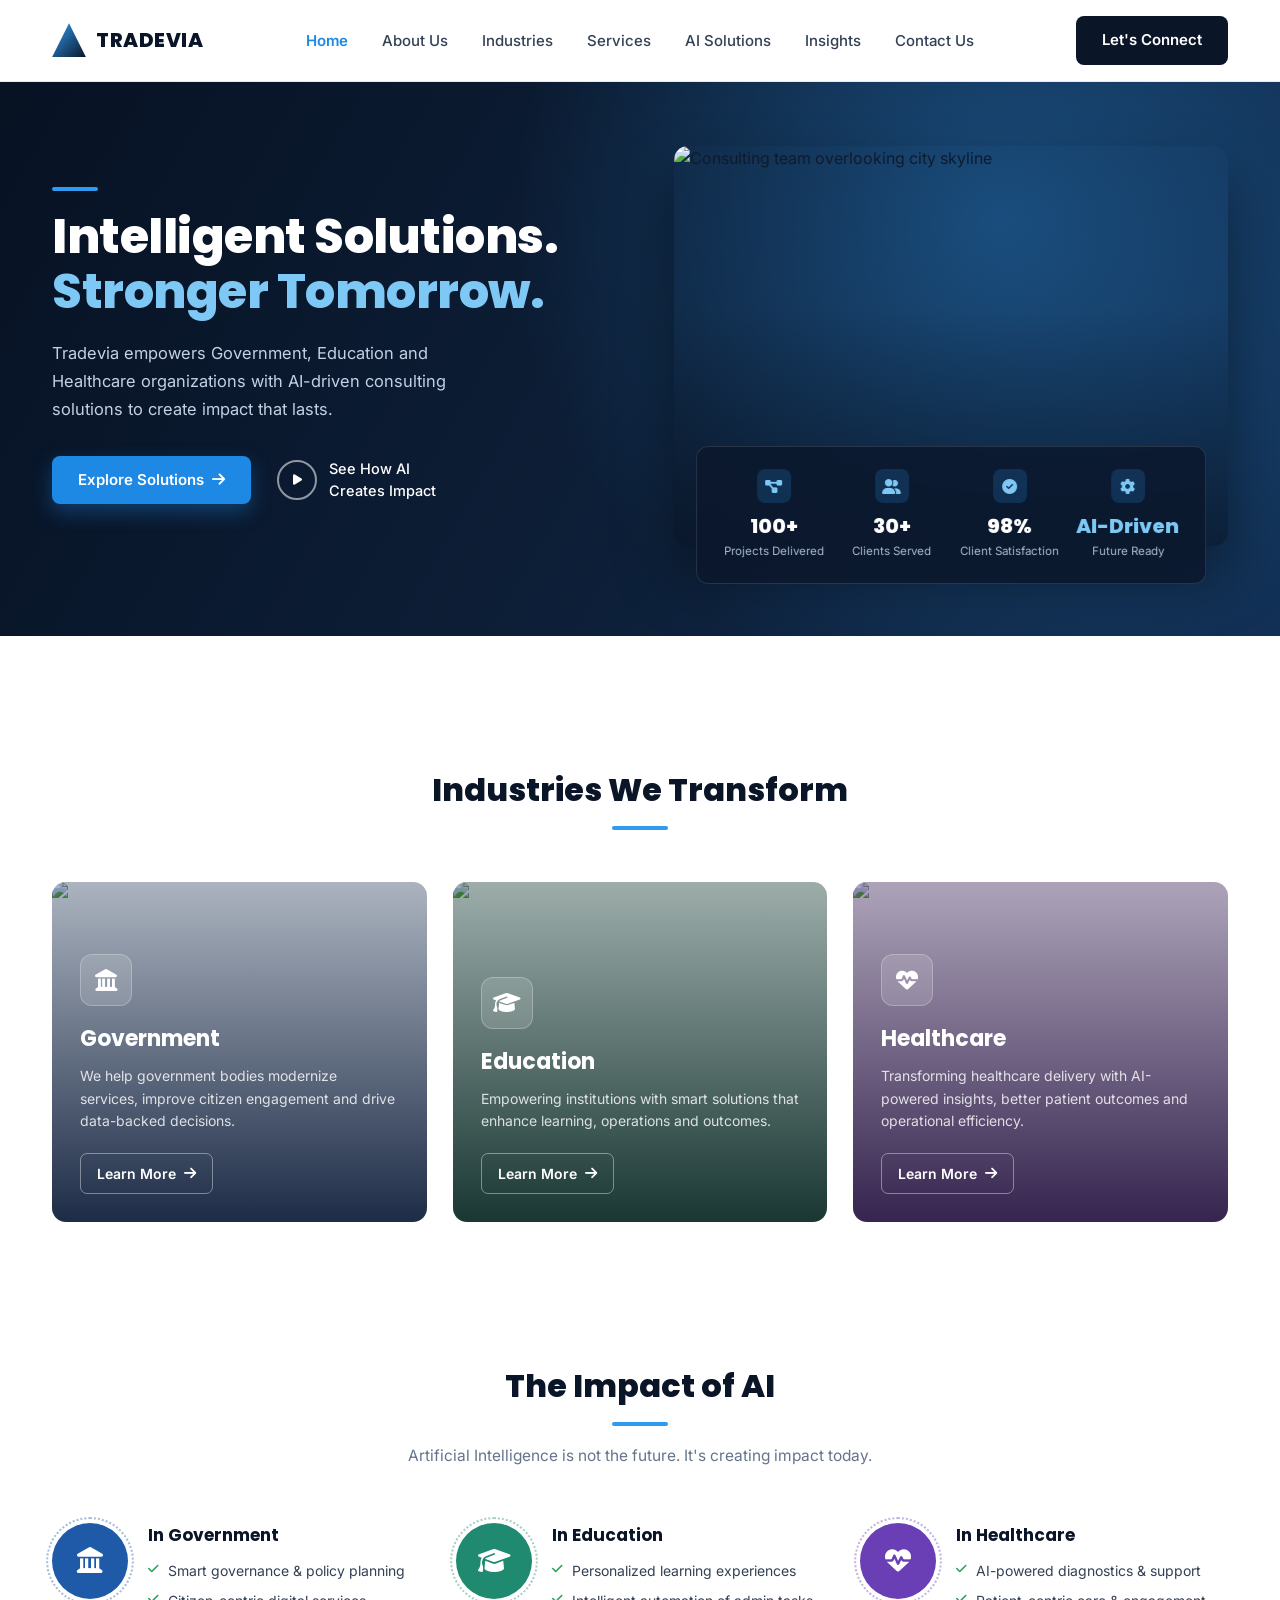
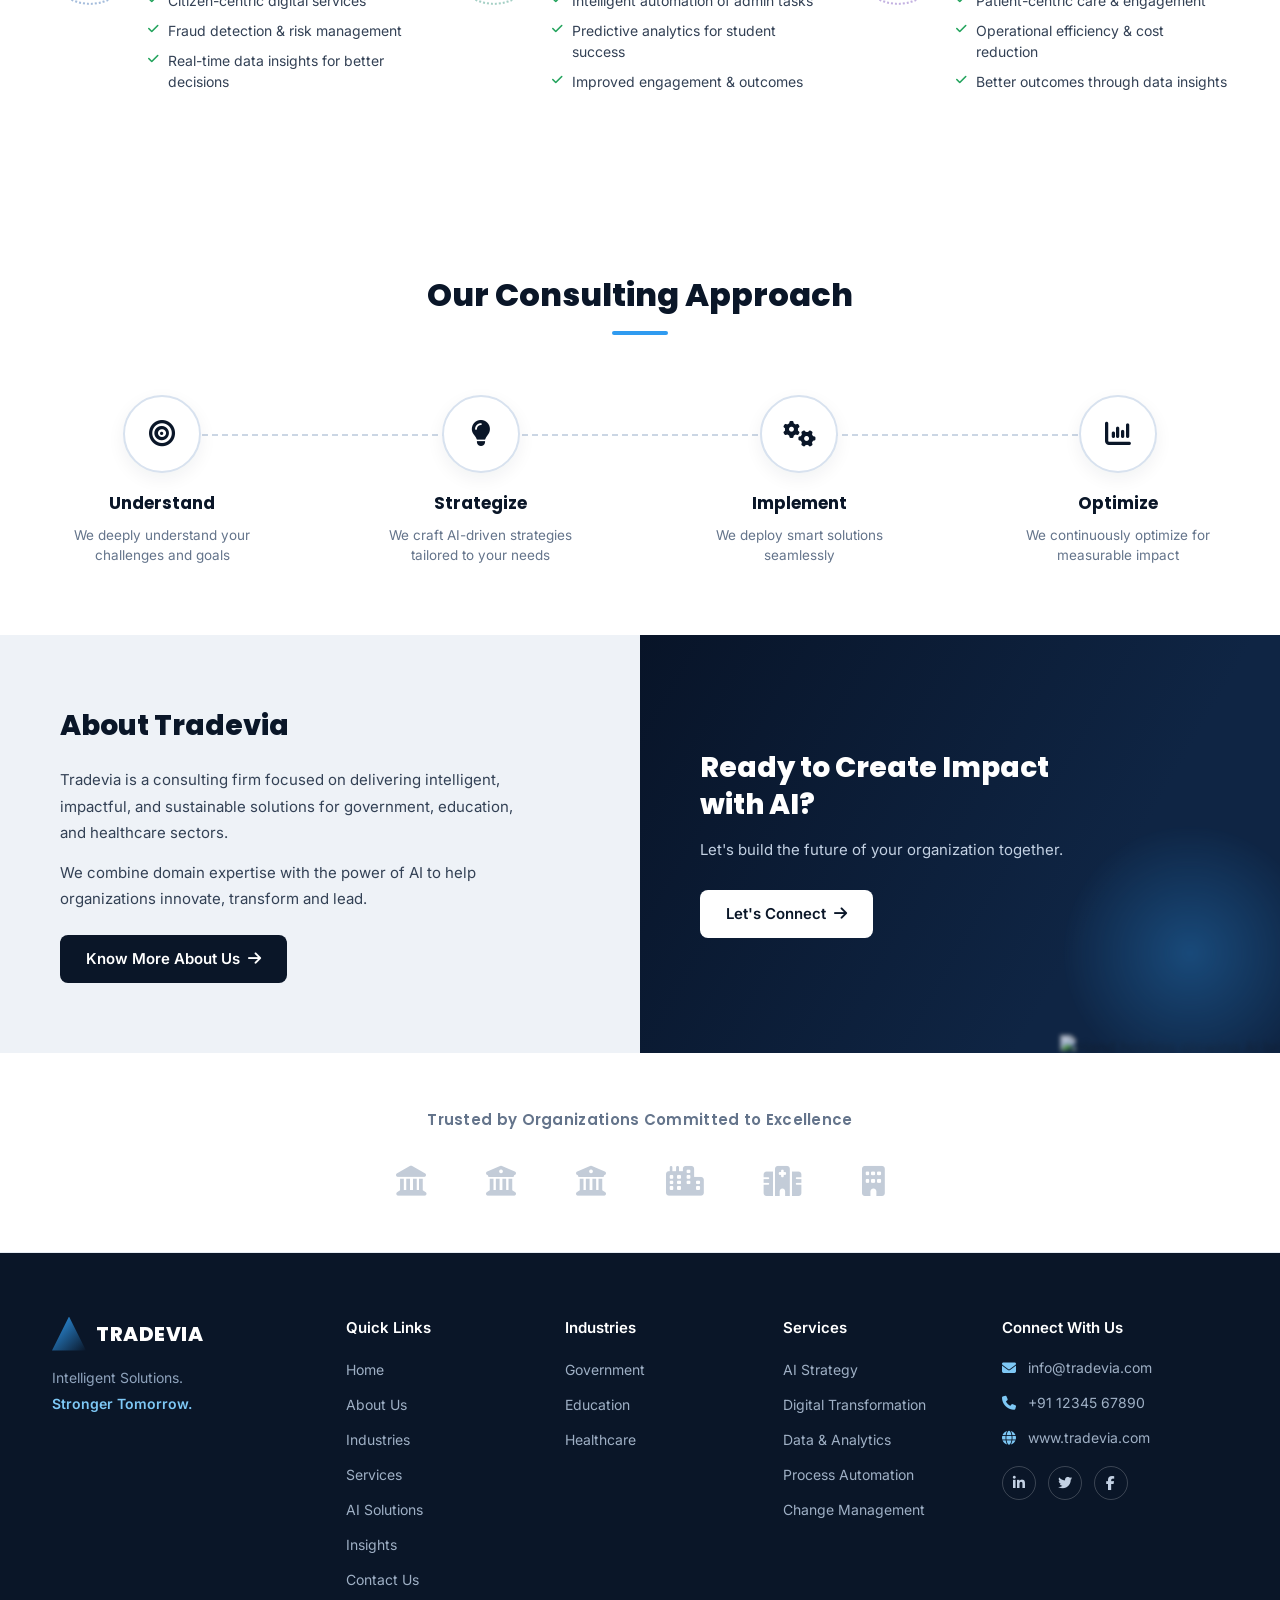
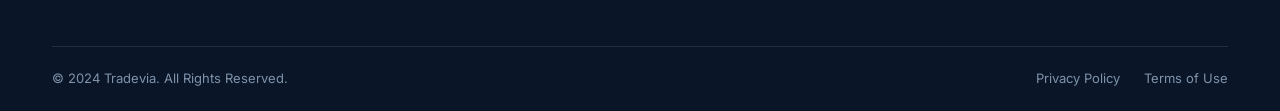
==== index.html @ 2ba7b790 "Add files via upload" ====
<!DOCTYPE html>
<html lang="en">
<head>
<meta charset="UTF-8">
<meta name="viewport" content="width=device-width, initial-scale=1.0">
<title>Tradevia | Intelligent Solutions. Stronger Tomorrow.</title>
<meta name="description" content="Tradevia empowers Government, Education and Healthcare organizations with AI-driven consulting solutions to create impact that lasts.">
<link rel="preconnect" href="https://fonts.googleapis.com">
<link href="https://fonts.googleapis.com/css2?family=Poppins:wght@400;500;600;700;800&family=Inter:wght@400;500;600&display=swap" rel="stylesheet">
<link rel="stylesheet" href="https://cdnjs.cloudflare.com/ajax/libs/font-awesome/6.5.1/css/all.min.css">
<link rel="stylesheet" href="styles.css">
</head>
<body>
<header>
  <div class="nav-wrap">
    <a href="index.html" class="logo">
      <div class="logo-mark"></div>
      <span class="logo-text">TRADEVIA</span>
    </a>
    <nav>
      <ul>
        <li><a href="index.html" class="active">Home</a></li>
<li><a href="about.html">About Us</a></li>
<li><a href="industries.html">Industries</a></li>
<li><a href="services.html">Services</a></li>
<li><a href="ai-solutions.html">AI Solutions</a></li>
<li><a href="insights.html">Insights</a></li>
<li><a href="contact.html">Contact Us</a></li>

      </ul>
    </nav>
    <div class="nav-cta">
      <a href="contact.html" class="btn btn-dark">Let's Connect</a>
    </div>
    <button class="menu-toggle" onclick="document.querySelector('nav').classList.toggle('mobile-open')"><i class="fa-solid fa-bars"></i></button>
  </div>
</header>

<section class="hero" id="home">
  <div class="container">
    <div class="hero-grid">
      <div class="hero-copy">
        <div class="eyebrow-line"></div>
        <h1>Intelligent Solutions.<br><span>Stronger Tomorrow.</span></h1>
        <p>Tradevia empowers Government, Education and Healthcare organizations with AI-driven consulting solutions to create impact that lasts.</p>
        <div class="hero-actions">
          <a href="services.html" class="btn btn-primary">Explore Solutions <i class="fa-solid fa-arrow-right"></i></a>
          <div class="play-link">
            <span class="play-circle"><i class="fa-solid fa-play" style="font-size:12px;"></i></span>
            See How AI<br>Creates Impact
          </div>
        </div>
      </div>
      <div class="hero-visual">
        <div class="hero-photo">
          <img src="https://images.unsplash.com/photo-1521737604893-d14cc237f11d?q=80&w=900&auto=format&fit=crop" alt="Consulting team overlooking city skyline">
        </div>
        <div class="stat-bar">
          <div class="stat-item">
            <div class="stat-icon"><i class="fa-solid fa-diagram-project"></i></div>
            <div class="stat-num">100+</div>
            <div class="stat-label">Projects Delivered</div>
          </div>
          <div class="stat-item">
            <div class="stat-icon"><i class="fa-solid fa-user-group"></i></div>
            <div class="stat-num">30+</div>
            <div class="stat-label">Clients Served</div>
          </div>
          <div class="stat-item">
            <div class="stat-icon"><i class="fa-solid fa-circle-check"></i></div>
            <div class="stat-num">98%</div>
            <div class="stat-label">Client Satisfaction</div>
          </div>
          <div class="stat-item">
            <div class="stat-icon"><i class="fa-solid fa-gear"></i></div>
            <div class="stat-num accent">AI-Driven</div>
            <div class="stat-label">Future Ready</div>
          </div>
        </div>
      </div>
    </div>
  </div>
</section>

<section class="section" id="industries" style="padding-top:130px;">
  <div class="container">
    <h2 class="section-title">Industries We Transform</h2>
    <div class="industries-grid">
      <div class="ind-card ind-gov">
        <img src="https://images.unsplash.com/photo-1760872646289-5da7cb893dd4?q=80&w=800&auto=format&fit=crop" alt="Indian government building with dome and flag">
        <div class="tint"></div>
        <div class="ind-icon"><i class="fa-solid fa-landmark"></i></div>
        <h3>Government</h3>
        <p>We help government bodies modernize services, improve citizen engagement and drive data-backed decisions.</p>
        <a href="industries.html#government" class="ind-learn">Learn More <i class="fa-solid fa-arrow-right"></i></a>
      </div>
      <div class="ind-card ind-edu">
        <img src="https://images.unsplash.com/photo-1523240795612-9a054b0db644?q=80&w=800&auto=format&fit=crop" alt="Students learning in classroom">
        <div class="tint"></div>
        <div class="ind-icon"><i class="fa-solid fa-graduation-cap"></i></div>
        <h3>Education</h3>
        <p>Empowering institutions with smart solutions that enhance learning, operations and outcomes.</p>
        <a href="industries.html#education" class="ind-learn">Learn More <i class="fa-solid fa-arrow-right"></i></a>
      </div>
      <div class="ind-card ind-health">
        <img src="https://images.unsplash.com/photo-1576091160399-112ba8d25d1d?q=80&w=800&auto=format&fit=crop" alt="Healthcare professionals with patient">
        <div class="tint"></div>
        <div class="ind-icon"><i class="fa-solid fa-heart-pulse"></i></div>
        <h3>Healthcare</h3>
        <p>Transforming healthcare delivery with AI-powered insights, better patient outcomes and operational efficiency.</p>
        <a href="industries.html#healthcare" class="ind-learn">Learn More <i class="fa-solid fa-arrow-right"></i></a>
      </div>
    </div>
  </div>
</section>

<section class="section section-tight">
  <div class="container">
    <h2 class="section-title">The Impact of AI</h2>
    <p class="section-sub">Artificial Intelligence is not the future. It's creating impact today.</p>
    <div class="impact-grid">
      <div class="impact-col">
        <div class="impact-ring gov"><i class="fa-solid fa-landmark"></i></div>
        <div>
          <h4>In Government</h4>
          <ul>
            <li><i class="fa-solid fa-check"></i>Smart governance &amp; policy planning</li>
            <li><i class="fa-solid fa-check"></i>Citizen-centric digital services</li>
            <li><i class="fa-solid fa-check"></i>Fraud detection &amp; risk management</li>
            <li><i class="fa-solid fa-check"></i>Real-time data insights for better decisions</li>
          </ul>
        </div>
      </div>
      <div class="impact-col">
        <div class="impact-ring edu"><i class="fa-solid fa-graduation-cap"></i></div>
        <div>
          <h4>In Education</h4>
          <ul>
            <li><i class="fa-solid fa-check"></i>Personalized learning experiences</li>
            <li><i class="fa-solid fa-check"></i>Intelligent automation of admin tasks</li>
            <li><i class="fa-solid fa-check"></i>Predictive analytics for student success</li>
            <li><i class="fa-solid fa-check"></i>Improved engagement &amp; outcomes</li>
          </ul>
        </div>
      </div>
      <div class="impact-col">
        <div class="impact-ring health"><i class="fa-solid fa-heart-pulse"></i></div>
        <div>
          <h4>In Healthcare</h4>
          <ul>
            <li><i class="fa-solid fa-check"></i>AI-powered diagnostics &amp; support</li>
            <li><i class="fa-solid fa-check"></i>Patient-centric care &amp; engagement</li>
            <li><i class="fa-solid fa-check"></i>Operational efficiency &amp; cost reduction</li>
            <li><i class="fa-solid fa-check"></i>Better outcomes through data insights</li>
          </ul>
        </div>
      </div>
    </div>
  </div>
</section>

<section class="section" id="services">
  <div class="container">
    <h2 class="section-title">Our Consulting Approach</h2>
    <div class="approach-row">
      <div class="approach-connector"></div>
      <div class="approach-step">
        <div class="approach-circle"><i class="fa-solid fa-bullseye"></i></div>
        <h4>Understand</h4>
        <p>We deeply understand your challenges and goals</p>
      </div>
      <div class="approach-step">
        <div class="approach-circle"><i class="fa-solid fa-lightbulb"></i></div>
        <h4>Strategize</h4>
        <p>We craft AI-driven strategies tailored to your needs</p>
      </div>
      <div class="approach-step">
        <div class="approach-circle"><i class="fa-solid fa-gears"></i></div>
        <h4>Implement</h4>
        <p>We deploy smart solutions seamlessly</p>
      </div>
      <div class="approach-step">
        <div class="approach-circle"><i class="fa-solid fa-chart-column"></i></div>
        <h4>Optimize</h4>
        <p>We continuously optimize for measurable impact</p>
      </div>
    </div>
  </div>
</section>

<section class="split-band" id="about">
  <div class="about-block">
    <h2>About Tradevia</h2>
    <p>Tradevia is a consulting firm focused on delivering intelligent, impactful, and sustainable solutions for government, education, and healthcare sectors.</p>
    <p>We combine domain expertise with the power of AI to help organizations innovate, transform and lead.</p>
    <a href="about.html" class="btn btn-dark" style="width:fit-content; margin-top:8px;">Know More About Us <i class="fa-solid fa-arrow-right"></i></a>
  </div>
  <div class="cta-block">
    <div class="cta-brain">
      <img src="https://images.unsplash.com/photo-1727773458292-9da4284a4d3e?q=80&w=700&auto=format&fit=crop" alt="Hand holding glowing AI brain model">
    </div>
    <h2>Ready to Create Impact<br>with AI?</h2>
    <p>Let's build the future of your organization together.</p>
    <a href="contact.html" class="btn btn-light" style="width:fit-content;">Let's Connect <i class="fa-solid fa-arrow-right"></i></a>
  </div>
</section>

<section class="trust">
  <div class="container">
    <h4>Trusted by Organizations Committed to Excellence</h4>
    <div class="trust-logos">
      <i class="fa-solid fa-landmark"></i>
      <i class="fa-solid fa-university"></i>
      <i class="fa-solid fa-building-columns"></i>
      <i class="fa-solid fa-city"></i>
      <i class="fa-solid fa-hospital"></i>
      <i class="fa-solid fa-building"></i>
    </div>
  </div>
</section>
<footer>
  <div class="container">
    <div class="footer-grid">
      <div class="footer-brand">
        <div class="logo">
          <div class="logo-mark"></div>
          <span class="logo-text">TRADEVIA</span>
        </div>
        <p>Intelligent Solutions.</p>
        <p class="tag">Stronger Tomorrow.</p>
      </div>
      <div>
        <h5>Quick Links</h5>
        <ul>
          <li><a href="index.html">Home</a></li>
          <li><a href="about.html">About Us</a></li>
          <li><a href="industries.html">Industries</a></li>
          <li><a href="services.html">Services</a></li>
          <li><a href="ai-solutions.html">AI Solutions</a></li>
          <li><a href="insights.html">Insights</a></li>
          <li><a href="contact.html">Contact Us</a></li>
        </ul>
      </div>
      <div>
        <h5>Industries</h5>
        <ul>
          <li><a href="industries.html#government">Government</a></li>
          <li><a href="industries.html#education">Education</a></li>
          <li><a href="industries.html#healthcare">Healthcare</a></li>
        </ul>
      </div>
      <div>
        <h5>Services</h5>
        <ul>
          <li><a href="services.html">AI Strategy</a></li>
          <li><a href="services.html">Digital Transformation</a></li>
          <li><a href="services.html">Data &amp; Analytics</a></li>
          <li><a href="services.html">Process Automation</a></li>
          <li><a href="services.html">Change Management</a></li>
        </ul>
      </div>
      <div>
        <h5>Connect With Us</h5>
        <ul class="footer-contact">
          <li><i class="fa-solid fa-envelope"></i> info@tradevia.com</li>
          <li><i class="fa-solid fa-phone"></i> +91 12345 67890</li>
          <li><i class="fa-solid fa-globe"></i> www.tradevia.com</li>
        </ul>
        <div class="socials">
          <a href="#"><i class="fa-brands fa-linkedin-in"></i></a>
          <a href="#"><i class="fa-brands fa-twitter"></i></a>
          <a href="#"><i class="fa-brands fa-facebook-f"></i></a>
        </div>
      </div>
    </div>
    <div class="footer-bottom">
      <span>&copy; 2024 Tradevia. All Rights Reserved.</span>
      <div>
        <a href="#">Privacy Policy</a>
        <a href="#">Terms of Use</a>
      </div>
    </div>
  </div>
</footer>
<script src="main.js"></script>
</body>
</html>
---- styles.css ----
:root{
    --navy-950:#0a1628;
    --navy-900:#0d1b30;
    --navy-800:#13233c;
    --blue-600:#1e88e5;
    --blue-500:#2f9bf0;
    --sky-300:#7ec8f5;
    --ink-900:#0f1b2d;
    --ink-700:#334155;
    --ink-500:#64748b;
    --paper:#f6f8fb;
    --white:#ffffff;
    --line:#e6ebf2;
    --gov-blue:#1f5aa8;
    --edu-green:#1f8a6f;
    --health-purple:#6a3fb5;
  }
  *{box-sizing:border-box; margin:0; padding:0;}
  html{scroll-behavior:smooth;}
  body{
    font-family:'Inter', sans-serif;
    color:var(--ink-900);
    background:var(--white);
    line-height:1.5;
    -webkit-font-smoothing:antialiased;
  }
  h1,h2,h3,h4,.logo-text{font-family:'Poppins', sans-serif;}
  a{text-decoration:none; color:inherit;}
  ul{list-style:none;}
  img{max-width:100%; display:block;}
  .container{max-width:1240px; margin:0 auto; padding:0 32px;}
  .btn{
    display:inline-flex; align-items:center; gap:8px;
    padding:13px 26px; border-radius:8px; font-weight:600;
    font-size:15px; border:none; cursor:pointer;
    transition:transform .15s ease, box-shadow .15s ease, background .15s ease;
  }
  .btn:hover{transform:translateY(-2px);}
  .btn-primary{background:var(--blue-600); color:#fff; box-shadow:0 8px 20px rgba(30,136,229,.35);}
  .btn-primary:hover{background:var(--blue-500);}
  .btn-dark{background:var(--navy-950); color:#fff;}
  .btn-dark:hover{background:#000;}
  .btn-light{background:#fff; color:var(--navy-950);}
  .btn-outline{background:transparent; border:2px solid rgba(255,255,255,.5); color:#fff;}

  /* HEADER */
  header{
    position:sticky; top:0; z-index:100;
    background:#fff; border-bottom:1px solid var(--line);
  }
  .nav-wrap{display:flex; align-items:center; justify-content:space-between; padding:16px 32px; max-width:1240px; margin:0 auto;}
  .logo{display:flex; align-items:center; gap:10px;}
  .logo-mark{
    width:34px; height:34px;
    background:linear-gradient(135deg, var(--blue-500), var(--navy-950));
    clip-path:polygon(50% 0%, 100% 100%, 0% 100%);
  }
  .logo-text{font-weight:800; font-size:20px; letter-spacing:.5px; color:var(--navy-950);}
  nav ul{display:flex; gap:34px; align-items:center;}
  nav a{font-size:15px; font-weight:500; color:var(--ink-700); transition:color .15s;}
  nav a:hover{color:var(--blue-600);}
  .nav-cta{display:flex; align-items:center;}
  .menu-toggle{display:none; background:none; border:none; font-size:22px; cursor:pointer; color:var(--navy-950);}

  /* HERO */
  .hero{
    position:relative; overflow:hidden;
    background:linear-gradient(120deg, #071223 0%, #0d1f38 55%, #123055 100%);
    padding:64px 0 90px;
  }
  .hero::before{
    content:"";
    position:absolute; inset:0;
    background-image:radial-gradient(circle at 78% 25%, rgba(47,155,240,.35), transparent 45%);
    pointer-events:none;
  }
  .hero-grid{
    display:grid; grid-template-columns:1.05fr 1fr; gap:40px; align-items:center;
    position:relative; z-index:2;
  }
  .eyebrow-line{width:46px; height:4px; background:var(--blue-500); border-radius:3px; margin-bottom:18px;}
  .hero h1{
    font-size:48px; font-weight:800; color:#fff; line-height:1.15; letter-spacing:-.5px;
  }
  .hero h1 span{color:var(--sky-300);}
  .hero p{
    margin-top:20px; color:#c3d1e3; font-size:16.5px; max-width:460px; line-height:1.7;
  }
  .hero-actions{display:flex; align-items:center; gap:26px; margin-top:32px; flex-wrap:wrap;}
  .play-link{display:flex; align-items:center; gap:12px; color:#fff; font-weight:500; font-size:14.5px; cursor:pointer;}
  .play-circle{
    width:40px; height:40px; border-radius:50%; border:2px solid rgba(255,255,255,.55);
    display:flex; align-items:center; justify-content:center; flex-shrink:0;
  }
  .hero-visual{position:relative;}
  .hero-photo{
    border-radius:14px; overflow:hidden; position:relative;
    box-shadow:0 30px 60px rgba(0,0,0,.45);
  }
  .hero-photo img{width:100%; height:400px; object-fit:cover; display:block;}
  .hero-photo::after{
    content:""; position:absolute; inset:0;
    background:linear-gradient(180deg, rgba(10,22,40,0) 40%, rgba(6,14,26,.55) 100%);
  }
  .stat-bar{
    position:absolute; left:50%; bottom:-38px; transform:translateX(-50%);
    width:92%; background:rgba(11,24,45,.82); backdrop-filter:blur(10px);
    border:1px solid rgba(255,255,255,.12); border-radius:12px;
    display:flex; justify-content:space-between; padding:22px 18px; z-index:3;
  }
  .stat-item{text-align:center; flex:1; padding:0 6px;}
  .stat-icon{
    width:34px; height:34px; margin:0 auto 8px; border-radius:8px;
    background:rgba(47,155,240,.18); display:flex; align-items:center; justify-content:center;
    color:var(--sky-300); font-size:15px;
  }
  .stat-num{font-size:20px; font-weight:800; color:#fff; font-family:'Poppins',sans-serif;}
  .stat-num.accent{color:var(--sky-300);}
  .stat-label{font-size:11.5px; color:#a9bbd2; margin-top:2px;}

  /* SECTION HEADINGS */
  .section{padding:100px 0 70px;}
  .section-tight{padding-top:70px;}
  .section-title{
    text-align:center; font-size:32px; font-weight:800; color:var(--navy-950);
    position:relative; padding-bottom:16px; margin-bottom:8px;
  }
  .section-title::after{
    content:""; position:absolute; bottom:0; left:50%; transform:translateX(-50%);
    width:56px; height:4px; border-radius:3px; background:var(--blue-500);
  }
  .section-sub{text-align:center; color:var(--ink-500); font-size:15.5px; max-width:520px; margin:18px auto 0;}

  /* INDUSTRIES */
  .industries-grid{display:grid; grid-template-columns:repeat(3,1fr); gap:26px; margin-top:52px;}
  .ind-card{
    position:relative; border-radius:14px; overflow:hidden; min-height:340px;
    display:flex; flex-direction:column; justify-content:flex-end; padding:28px;
    color:#fff; isolation:isolate; transition:transform .25s ease;
  }
  .ind-card:hover{transform:translateY(-6px);}
  .ind-card img{position:absolute; inset:0; width:100%; height:100%; object-fit:cover; z-index:-2;}
  .ind-card .tint{position:absolute; inset:0; z-index:-1;}
  .ind-gov .tint{background:linear-gradient(180deg, rgba(16,38,73,.35), rgba(10,26,55,.92)); }
  .ind-edu .tint{background:linear-gradient(180deg, rgba(9,50,42,.4), rgba(6,38,34,.92));}
  .ind-health .tint{background:linear-gradient(180deg, rgba(50,26,80,.4), rgba(36,18,64,.92));}
  .ind-icon{
    width:52px; height:52px; border-radius:12px; display:flex; align-items:center; justify-content:center;
    font-size:22px; margin-bottom:16px; background:rgba(255,255,255,.14); border:1px solid rgba(255,255,255,.25);
  }
  .ind-card h3{font-size:22px; margin-bottom:10px; font-weight:700;}
  .ind-card p{font-size:14px; color:rgba(255,255,255,.82); line-height:1.6; margin-bottom:20px;}
  .ind-learn{
    display:inline-flex; align-items:center; gap:8px; font-size:14px; font-weight:600;
    border:1px solid rgba(255,255,255,.4); padding:9px 16px; border-radius:7px; width:fit-content;
    transition:background .2s;
  }
  .ind-learn:hover{background:rgba(255,255,255,.15);}

  /* IMPACT OF AI */
  .impact-grid{display:grid; grid-template-columns:repeat(3,1fr); gap:36px; margin-top:56px;}
  .impact-col{display:flex; gap:20px;}
  .impact-ring{
    flex-shrink:0; width:76px; height:76px; border-radius:50%;
    display:flex; align-items:center; justify-content:center; font-size:26px; color:#fff;
    position:relative;
  }
  .impact-ring::before{
    content:""; position:absolute; inset:-6px; border-radius:50%;
    border:2px dotted currentColor; opacity:.4;
  }
  .impact-ring.gov{background:var(--gov-blue); color:var(--gov-blue);}
  .impact-ring.edu{background:var(--edu-green); color:var(--edu-green);}
  .impact-ring.health{background:var(--health-purple); color:var(--health-purple);}
  .impact-ring i{color:#fff; z-index:1;}
  .impact-col h4{font-size:17px; margin-bottom:12px; font-weight:700; color:var(--navy-950);}
  .impact-col li{
    font-size:14px; color:var(--ink-700); margin-bottom:9px; display:flex; gap:9px; align-items:flex-start; line-height:1.5;
  }
  .impact-col li i{color:#22a35c; margin-top:3px; font-size:12px;}

  /* APPROACH */
  .approach-row{
    display:flex; align-items:flex-start; justify-content:space-between; margin-top:60px; position:relative;
  }
  .approach-step{text-align:center; width:220px; position:relative; z-index:2;}
  .approach-circle{
    width:78px; height:78px; border-radius:50%; border:2px solid #d8e2ef; background:#fff;
    display:flex; align-items:center; justify-content:center; font-size:26px; color:var(--navy-950);
    margin:0 auto 18px; box-shadow:0 6px 18px rgba(15,27,45,.06);
  }
  .approach-step h4{font-size:17px; font-weight:700; margin-bottom:8px; color:var(--navy-950);}
  .approach-step p{font-size:13.5px; color:var(--ink-500); line-height:1.5;}
  .approach-connector{
    position:absolute; top:39px; left:0; right:0; height:0;
    border-top:2px dashed #cbd6e4; z-index:1; margin:0 110px;
  }

  /* ABOUT + CTA */
  .split-band{display:grid; grid-template-columns:1fr 1fr;}
  .about-block{background:#eef2f7; padding:70px 60px; display:flex; flex-direction:column; justify-content:center;}
  .about-block h2{font-size:28px; font-weight:800; color:var(--navy-950); margin-bottom:20px;}
  .about-block p{color:var(--ink-700); font-size:15px; line-height:1.75; margin-bottom:14px; max-width:460px;}
  .cta-block{
    background:linear-gradient(120deg, #081428, #0f2544 70%);
    padding:70px 60px; display:flex; flex-direction:column; justify-content:center; position:relative; overflow:hidden;
  }
  .cta-block h2{font-size:28px; font-weight:800; color:#fff; margin-bottom:16px; line-height:1.3;}
  .cta-block p{color:#c3d1e3; font-size:15px; margin-bottom:28px;}
  .cta-brain{
    position:absolute; right:-40px; bottom:-30px; width:260px; height:260px; opacity:.9;
    background:radial-gradient(circle, rgba(47,155,240,.35), transparent 70%);
    border-radius:50%; filter:blur(2px);
  }
  .cta-brain img{position:absolute; right:0; bottom:0; width:260px; opacity:.85; mix-blend-mode:screen;}

  /* TRUST STRIP */
  .trust{padding:56px 0; text-align:center; border-bottom:1px solid var(--line);}
  .trust h4{color:var(--ink-500); font-weight:600; font-size:15px; margin-bottom:34px; letter-spacing:.3px;}
  .trust-logos{display:flex; justify-content:center; gap:60px; flex-wrap:wrap; color:#c3ccd8; font-size:30px;}

  /* FOOTER */
  footer{background:var(--navy-950); color:#c3d1e3; padding:64px 0 0;}
  .footer-grid{display:grid; grid-template-columns:1.4fr 1fr 1fr 1fr 1.2fr; gap:30px; padding-bottom:44px;}
  .footer-brand .logo-text{color:#fff;}
  .footer-brand p{margin-top:16px; font-size:14px; color:#8fa3bc; line-height:1.6;}
  .footer-brand p.tag{color:var(--sky-300); font-weight:600; margin-top:4px;}
  footer h5{color:#fff; font-size:15px; font-weight:600; margin-bottom:18px;}
  footer ul li{margin-bottom:11px;}
  footer ul li a{font-size:14px; color:#9fb0c5; transition:color .15s;}
  footer ul li a:hover{color:var(--sky-300);}
  .footer-contact li{display:flex; align-items:center; gap:10px; font-size:14px; color:#9fb0c5; margin-bottom:14px;}
  .footer-contact i{color:var(--sky-300); width:16px;}
  .socials{display:flex; gap:12px; margin-top:18px;}
  .socials a{
    width:34px; height:34px; border-radius:50%; border:1px solid rgba(255,255,255,.2);
    display:flex; align-items:center; justify-content:center; font-size:14px; transition:background .2s;
  }
  .socials a:hover{background:var(--blue-600); border-color:var(--blue-600);}
  .footer-bottom{
    border-top:1px solid rgba(255,255,255,.1); padding:22px 0; display:flex;
    justify-content:space-between; align-items:center; font-size:13px; color:#7f92aa; flex-wrap:wrap; gap:10px;
  }
  .footer-bottom a{margin-left:20px; color:#7f92aa;}
  .footer-bottom a:hover{color:#fff;}

  /* RESPONSIVE */
  @media (max-width:980px){
    nav{display:none;}
    .nav-cta{display:none;}
    .menu-toggle{display:block;}
    nav.mobile-open{
      display:block; position:absolute; top:100%; left:0; right:0;
      background:#fff; border-bottom:1px solid var(--line); padding:12px 32px 20px;
      box-shadow:0 12px 24px rgba(15,27,45,.08);
    }
    nav.mobile-open ul{flex-direction:column; align-items:flex-start; gap:4px;}
    nav.mobile-open li{width:100%;}
    nav.mobile-open a{display:block; padding:12px 0; width:100%; border-bottom:1px solid var(--line);}
    .hero-grid{grid-template-columns:1fr;}
    .hero h1{font-size:36px;}
    .stat-bar{flex-wrap:wrap; gap:16px; position:static; transform:none; width:100%; margin-top:20px;}
    .stat-item{flex:1 1 40%;}
    .industries-grid, .impact-grid{grid-template-columns:1fr;}
    .approach-row{flex-direction:column; align-items:center; gap:40px;}
    .approach-connector{display:none;}
    .split-band{grid-template-columns:1fr;}
    .footer-grid{grid-template-columns:1fr 1fr;}
  }

/* ===== SHARED SUBPAGE STYLES ===== */
.page-hero{
  position:relative; overflow:hidden;
  background:linear-gradient(120deg, #071223 0%, #0d1f38 55%, #123055 100%);
  padding:150px 0 70px; text-align:center;
}
.page-hero::before{
  content:""; position:absolute; inset:0;
  background-image:radial-gradient(circle at 78% 25%, rgba(47,155,240,.35), transparent 45%);
  pointer-events:none;
}
.page-hero-inner{position:relative; z-index:2;}
.breadcrumb{color:#9fb0c5; font-size:13.5px; margin-bottom:16px;}
.breadcrumb a{color:#9fb0c5;}
.breadcrumb a:hover{color:var(--sky-300);}
.page-hero h1{color:#fff; font-size:40px; font-weight:800; letter-spacing:-.5px;}
.page-hero p{color:#c3d1e3; font-size:16px; max-width:600px; margin:16px auto 0; line-height:1.7;}

nav a.active{color:var(--blue-600); font-weight:600;}

/* Team grid (About) */
.value-grid{display:grid; grid-template-columns:repeat(4,1fr); gap:22px; margin-top:52px;}
.value-card{background:var(--paper); border:1px solid var(--line); border-radius:14px; padding:30px 24px; text-align:center; transition:transform .2s;}
.value-card:hover{transform:translateY(-5px);}
.value-icon{
  width:56px; height:56px; border-radius:12px; background:linear-gradient(135deg, var(--blue-500), var(--navy-950));
  display:flex; align-items:center; justify-content:center; color:#fff; font-size:22px; margin:0 auto 16px;
}
.value-card h4{font-size:16px; margin-bottom:8px; color:var(--navy-950);}
.value-card p{font-size:13.5px; color:var(--ink-500); line-height:1.6;}

.team-grid{display:grid; grid-template-columns:repeat(4,1fr); gap:24px; margin-top:52px;}
.team-card{text-align:center;}
.team-photo{
  width:100%; aspect-ratio:1; border-radius:14px; overflow:hidden; margin-bottom:16px; background:var(--paper);
}
.team-photo img{width:100%; height:100%; object-fit:cover;}
.team-card h4{font-size:16px; color:var(--navy-950); margin-bottom:4px;}
.team-card span{font-size:13px; color:var(--blue-600); font-weight:500;}

.timeline{max-width:720px; margin:52px auto 0; position:relative; padding-left:32px; border-left:2px solid var(--line);}
.timeline-item{position:relative; padding-bottom:34px;}
.timeline-item::before{
  content:""; position:absolute; left:-38px; top:2px; width:14px; height:14px; border-radius:50%;
  background:var(--blue-500); border:3px solid #dbeafe;
}
.timeline-item h4{font-size:16px; color:var(--navy-950); margin-bottom:6px;}
.timeline-item p{font-size:14px; color:var(--ink-500); line-height:1.6;}
.timeline-year{font-size:13px; font-weight:700; color:var(--blue-600); margin-bottom:4px; display:block;}

/* Stat strip reused on subpages */
.stat-strip{background:var(--navy-950); padding:50px 0;}
.stat-strip-grid{display:grid; grid-template-columns:repeat(4,1fr); gap:20px; text-align:center;}
.stat-strip .stat-num{font-size:30px; font-weight:800; color:#fff; font-family:'Poppins',sans-serif;}
.stat-strip .stat-num span{color:var(--sky-300);}
.stat-strip .stat-label{font-size:13.5px; color:#9fb0c5; margin-top:6px;}

/* Services grid */
.service-grid{display:grid; grid-template-columns:repeat(3,1fr); gap:26px; margin-top:52px;}
.service-card{
  border:1px solid var(--line); border-radius:14px; padding:34px 28px; transition:box-shadow .2s, transform .2s;
  background:#fff;
}
.service-card:hover{box-shadow:0 18px 40px rgba(15,27,45,.08); transform:translateY(-5px);}
.service-icon{
  width:54px; height:54px; border-radius:12px; background:rgba(30,136,229,.1); color:var(--blue-600);
  display:flex; align-items:center; justify-content:center; font-size:22px; margin-bottom:20px;
}
.service-card h3{font-size:18px; color:var(--navy-950); margin-bottom:10px;}
.service-card p{font-size:14px; color:var(--ink-500); line-height:1.65; margin-bottom:16px;}
.service-list{margin-top:10px;}
.service-list li{font-size:13.5px; color:var(--ink-700); margin-bottom:8px; display:flex; gap:8px; align-items:flex-start;}
.service-list li i{color:var(--blue-600); font-size:11px; margin-top:4px;}

/* Industry deep-dive layout */
.industry-detail{padding:90px 0; border-bottom:1px solid var(--line);}
.industry-detail:last-child{border-bottom:none;}
.industry-detail .row{display:grid; grid-template-columns:1fr 1fr; gap:56px; align-items:center;}
.industry-detail.reverse .row{direction:rtl;}
.industry-detail.reverse .row > *{direction:ltr;}
.industry-detail img{border-radius:16px; width:100%; height:360px; object-fit:cover; box-shadow:0 24px 50px rgba(15,27,45,.12);}
.industry-tag{
  display:inline-flex; align-items:center; gap:8px; padding:7px 14px; border-radius:20px;
  font-size:12.5px; font-weight:700; letter-spacing:.4px; text-transform:uppercase; margin-bottom:18px;
}
.tag-gov{background:rgba(31,90,168,.1); color:var(--gov-blue);}
.tag-edu{background:rgba(31,138,111,.1); color:var(--edu-green);}
.tag-health{background:rgba(106,63,181,.1); color:var(--health-purple);}
.industry-detail h2{font-size:28px; color:var(--navy-950); margin-bottom:16px;}
.industry-detail p{font-size:15px; color:var(--ink-700); line-height:1.75; margin-bottom:20px;}
.check-list li{font-size:14.5px; color:var(--ink-700); margin-bottom:12px; display:flex; gap:10px; align-items:flex-start;}
.check-list li i{color:#22a35c; margin-top:4px; font-size:13px;}

/* Insights / blog cards */
.insight-filters{display:flex; justify-content:center; gap:12px; margin:44px 0 8px; flex-wrap:wrap;}
.insight-filters button{
  padding:9px 18px; border-radius:20px; border:1px solid var(--line); background:#fff; font-size:13.5px;
  font-weight:600; color:var(--ink-700); cursor:pointer; transition:all .15s;
}
.insight-filters button.active, .insight-filters button:hover{background:var(--navy-950); color:#fff; border-color:var(--navy-950);}
.insight-grid{display:grid; grid-template-columns:repeat(3,1fr); gap:28px; margin-top:40px;}
.insight-card{border-radius:14px; overflow:hidden; border:1px solid var(--line); transition:transform .2s, box-shadow .2s; background:#fff;}
.insight-card:hover{transform:translateY(-5px); box-shadow:0 18px 40px rgba(15,27,45,.1);}
.insight-img{height:200px; overflow:hidden;}
.insight-img img{width:100%; height:100%; object-fit:cover; transition:transform .3s;}
.insight-card:hover .insight-img img{transform:scale(1.06);}
.insight-body{padding:24px;}
.insight-cat{font-size:11.5px; font-weight:700; text-transform:uppercase; letter-spacing:.4px; color:var(--blue-600); margin-bottom:10px;}
.insight-body h3{font-size:16.5px; color:var(--navy-950); margin-bottom:10px; line-height:1.4;}
.insight-body p{font-size:13.5px; color:var(--ink-500); line-height:1.6; margin-bottom:16px;}
.insight-meta{display:flex; justify-content:space-between; font-size:12.5px; color:#9aa8ba; border-top:1px solid var(--line); padding-top:14px;}

/* Contact page */
.contact-wrap{display:grid; grid-template-columns:.9fr 1.1fr; gap:50px; margin-top:52px;}
.contact-info-card{
  background:var(--navy-950); border-radius:16px; padding:44px 34px; color:#fff; height:fit-content;
}
.contact-info-card h3{font-size:20px; margin-bottom:14px;}
.contact-info-card p{font-size:14px; color:#c3d1e3; line-height:1.7; margin-bottom:26px;}
.contact-detail{display:flex; gap:14px; align-items:flex-start; margin-bottom:22px;}
.contact-detail i{
  width:38px; height:38px; border-radius:10px; background:rgba(47,155,240,.18); color:var(--sky-300);
  display:flex; align-items:center; justify-content:center; flex-shrink:0; font-size:15px;
}
.contact-detail strong{display:block; font-size:14px; margin-bottom:2px;}
.contact-detail span{font-size:13.5px; color:#9fb0c5;}
.contact-form{background:#fff; border:1px solid var(--line); border-radius:16px; padding:40px;}
.form-row{display:grid; grid-template-columns:1fr 1fr; gap:18px; margin-bottom:18px;}
.form-group{display:flex; flex-direction:column; gap:8px;}
.form-group.full{grid-column:1/-1;}
.form-group label{font-size:13.5px; font-weight:600; color:var(--ink-700);}
.form-group input, .form-group select, .form-group textarea{
  padding:12px 14px; border:1px solid var(--line); border-radius:8px; font-size:14px; font-family:'Inter',sans-serif;
  color:var(--ink-900); outline:none; transition:border-color .15s;
}
.form-group input:focus, .form-group select:focus, .form-group textarea:focus{border-color:var(--blue-500);}
.form-group textarea{resize:vertical; min-height:120px;}
.map-embed{margin-top:60px; border-radius:16px; overflow:hidden; border:1px solid var(--line); height:340px;}
.map-embed iframe{width:100%; height:100%; border:0;}

/* FAQ accordion */
.faq-wrap{max-width:760px; margin:50px auto 0;}
.faq-item{border-bottom:1px solid var(--line); padding:22px 0;}
.faq-q{display:flex; justify-content:space-between; align-items:center; cursor:pointer; font-size:15.5px; font-weight:600; color:var(--navy-950);}
.faq-q i{transition:transform .2s; color:var(--blue-600);}
.faq-item.open .faq-q i{transform:rotate(45deg);}
.faq-a{max-height:0; overflow:hidden; transition:max-height .25s ease;}
.faq-item.open .faq-a{max-height:200px; padding-top:14px;}
.faq-a p{font-size:14px; color:var(--ink-500); line-height:1.7;}

@media (max-width:980px){
  .value-grid, .team-grid{grid-template-columns:repeat(2,1fr);}
  .stat-strip-grid{grid-template-columns:repeat(2,1fr); gap:30px;}
  .service-grid, .insight-grid{grid-template-columns:1fr;}
  .industry-detail .row{grid-template-columns:1fr;}
  .industry-detail.reverse .row{direction:ltr;}
  .contact-wrap{grid-template-columns:1fr;}
  .form-row{grid-template-columns:1fr;}
  .page-hero h1{font-size:30px;}
}
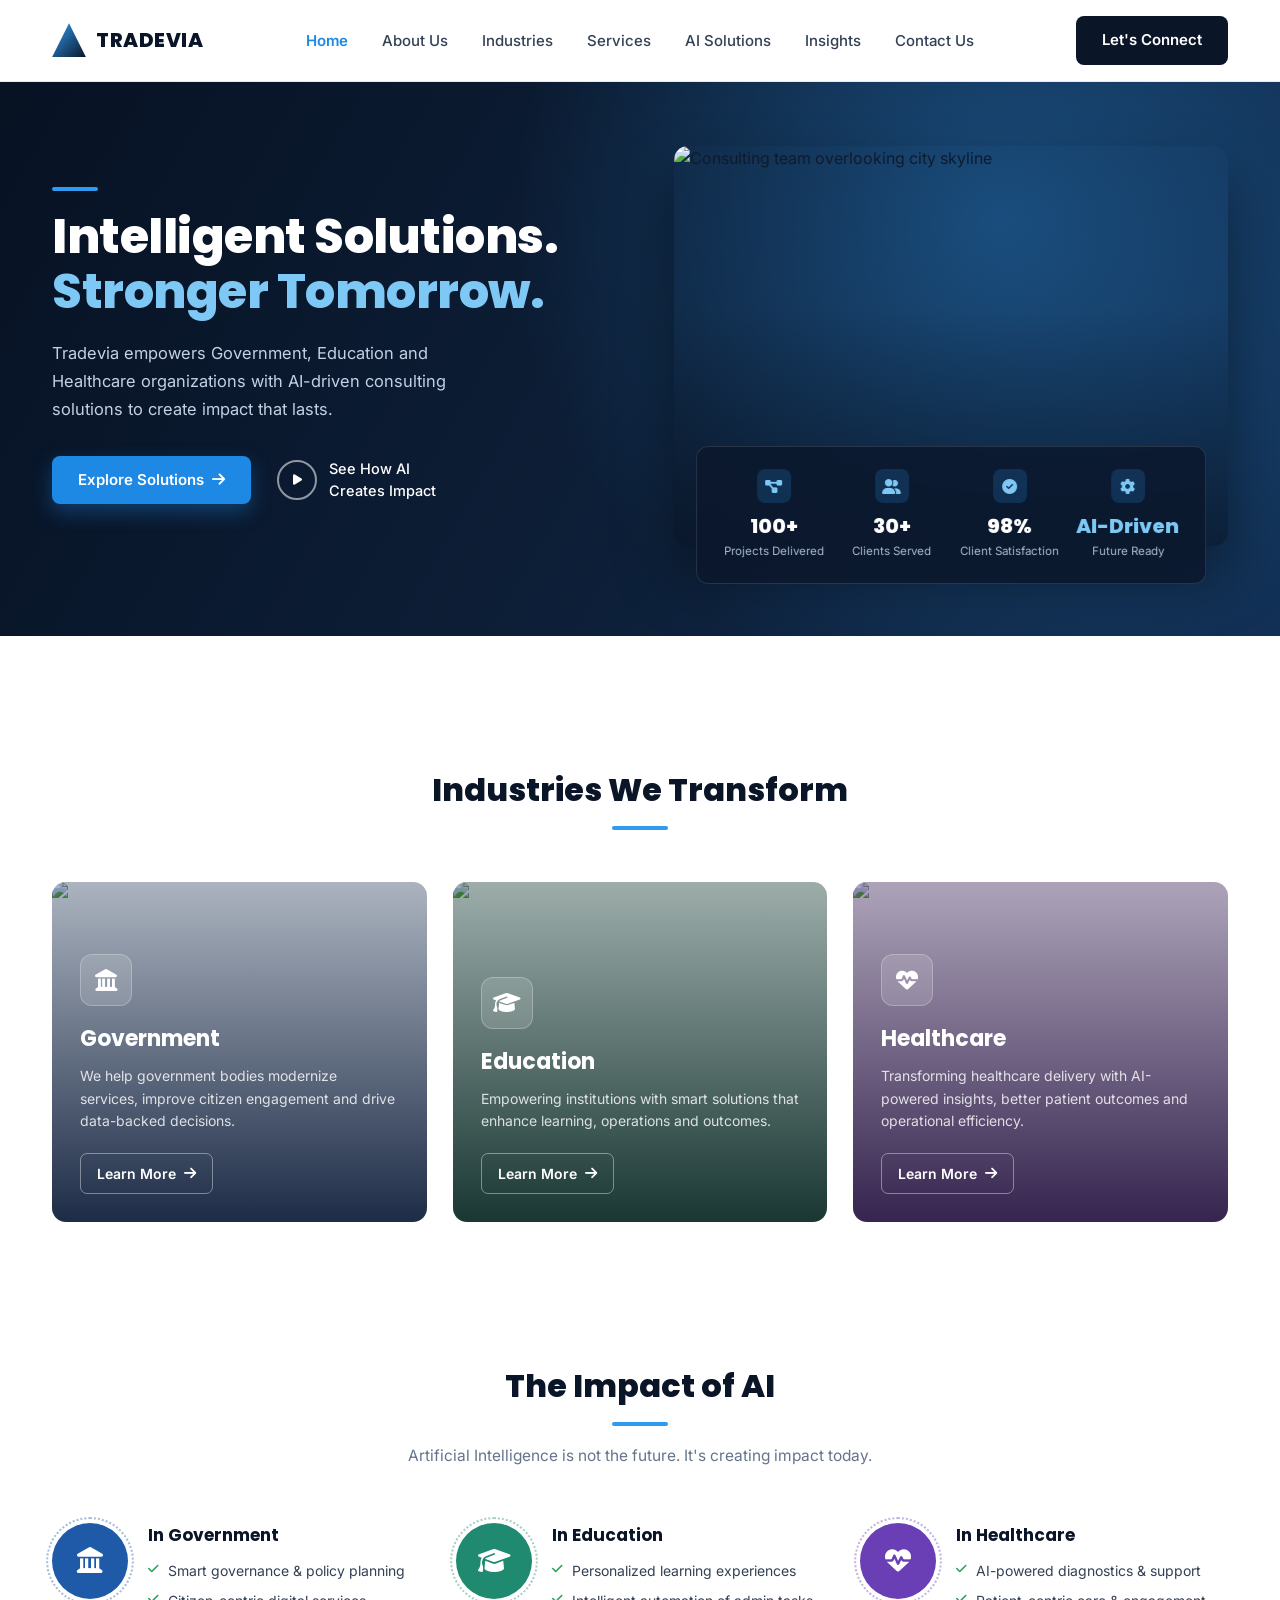
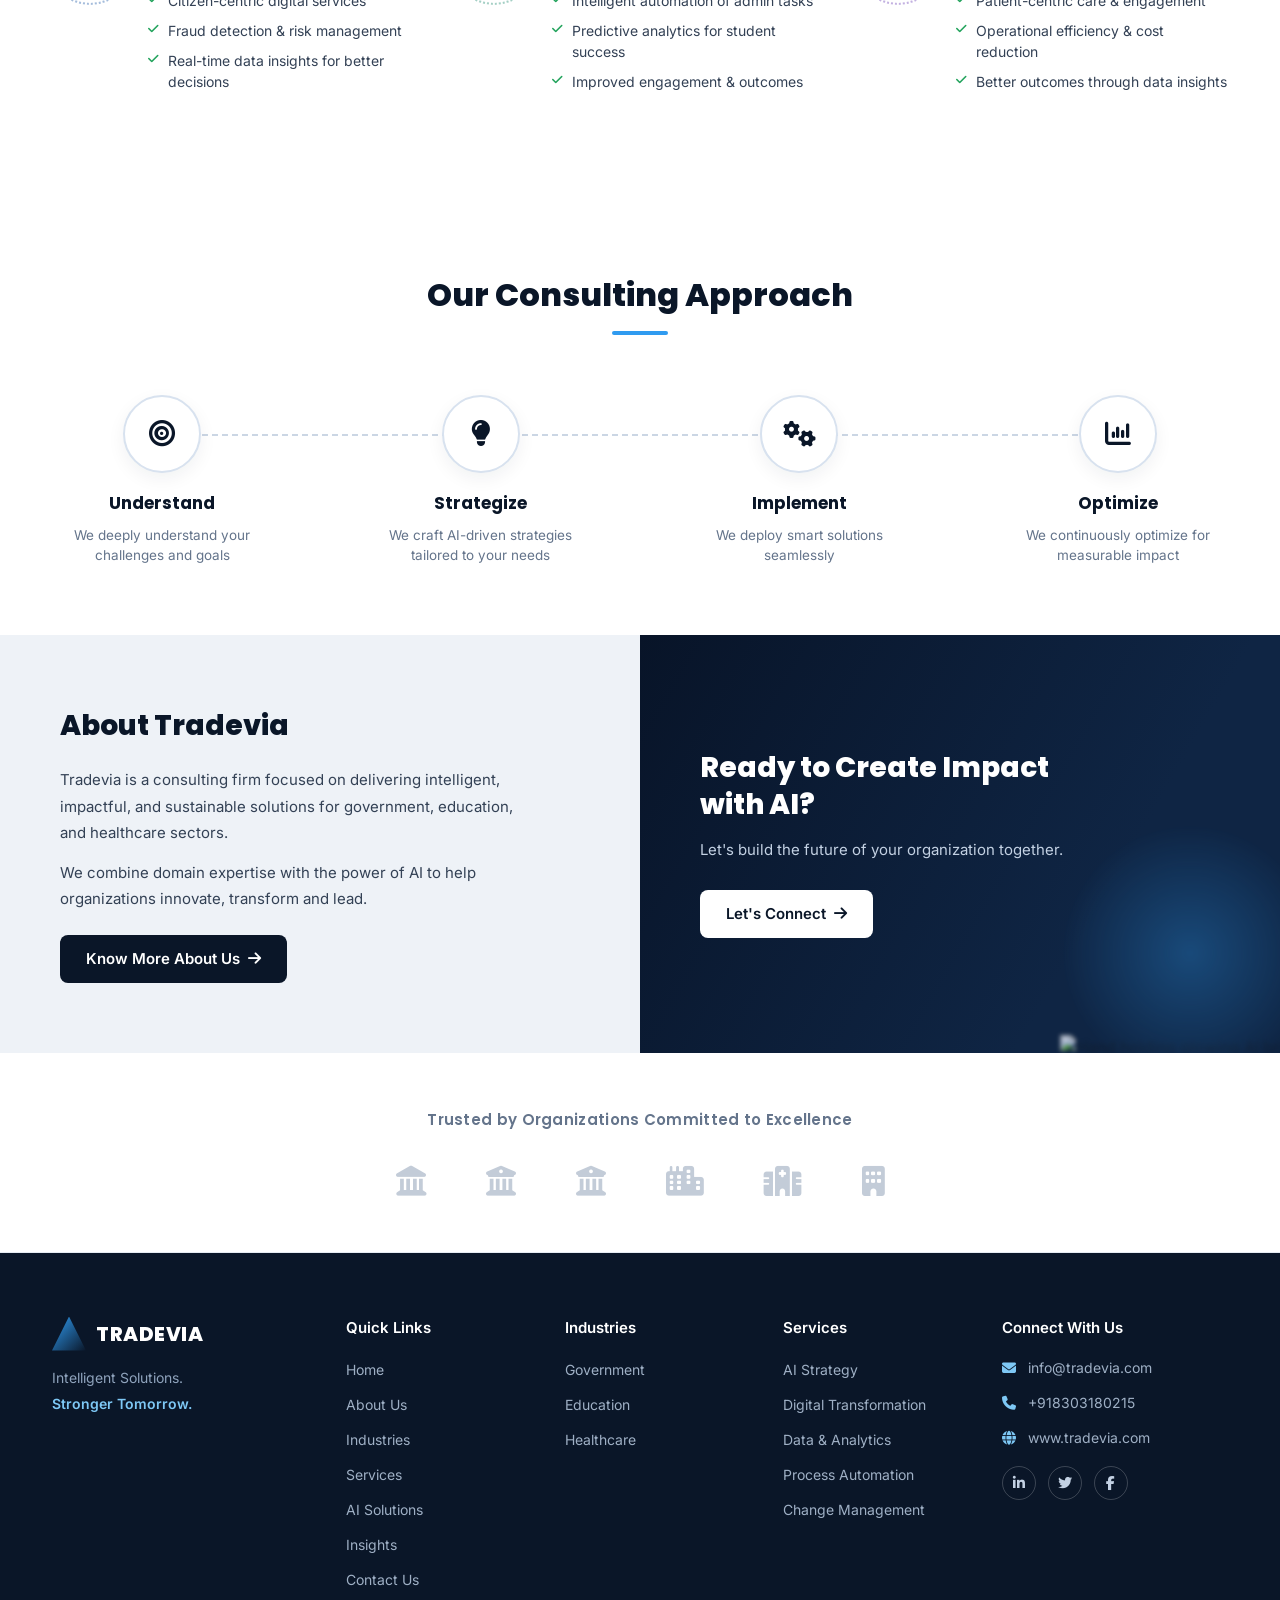
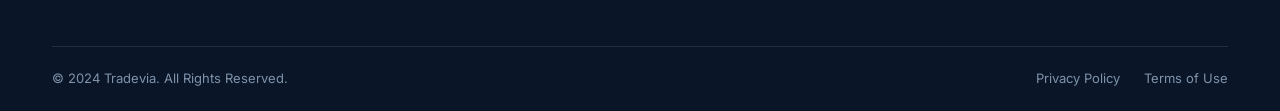
==== commit af31b1f9: "Update index.html Contact" ====
--- a/index.html
+++ b/index.html
@@ -263,7 +263,7 @@
         <h5>Connect With Us</h5>
         <ul class="footer-contact">
           <li><i class="fa-solid fa-envelope"></i> info@tradevia.com</li>
-          <li><i class="fa-solid fa-phone"></i> +91 12345 67890</li>
+          <li><i class="fa-solid fa-phone"></i> +918303180215</li>
           <li><i class="fa-solid fa-globe"></i> www.tradevia.com</li>
         </ul>
         <div class="socials">
